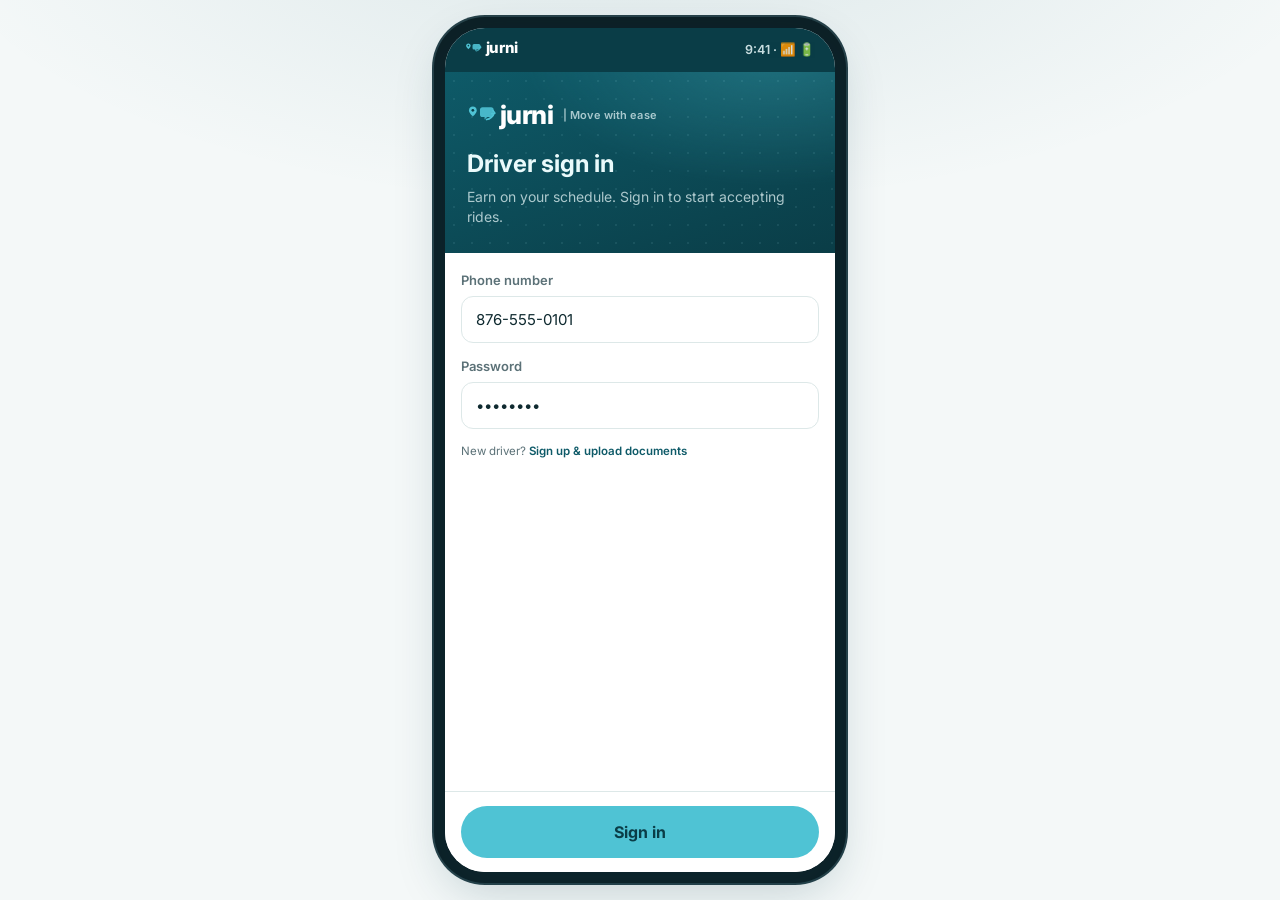
==== docs/driver.html @ d04a91a4 "Publish prototype via GitHub Pages: rename prototype/ -> docs/ Rename the prototype folder to docs/ " ====
<!doctype html>
<html lang="en">
<head>
  <meta charset="utf-8" />
  <meta name="viewport" content="width=device-width, initial-scale=1" />
  <title>Jurni — Driver</title>
  <link rel="preconnect" href="https://fonts.googleapis.com" />
  <link href="https://fonts.googleapis.com/css2?family=Inter:wght@400;500;600;700;800&display=swap" rel="stylesheet" />
  <link rel="stylesheet" href="css/tokens.css" />
  <link rel="stylesheet" href="css/base.css" />
  <link rel="stylesheet" href="css/phone.css" />
</head>
<body>
  <div class="stage">
    <div class="phone">
      <div class="statusbar">
        <span id="sb-brand"></span>
        <span class="sb-icons">9:41 · 📶 🔋</span>
      </div>

      <div class="screens">

        <!-- 1 ─ Login -->
        <section class="screen active" id="scr-login">
          <div class="phero map-texture">
            <div id="login-brand" style="margin-bottom:16px"></div>
            <h1>Driver sign in</h1>
            <p>Earn on your schedule. Sign in to start accepting rides.</p>
          </div>
          <div class="screen__body">
            <div class="field">
              <label>Phone number</label>
              <input class="input" type="tel" value="876-555-0101" />
            </div>
            <div class="field">
              <label>Password</label>
              <input class="input" type="password" value="••••••••" />
            </div>
            <p class="tiny muted">New driver? <a style="color:var(--teal);font-weight:600" data-goto="scr-docs">Sign up & upload documents</a></p>
          </div>
          <div class="screen__footer">
            <button class="btn btn--primary btn--block btn--lg" data-goto="scr-home">Sign in</button>
          </div>
        </section>

        <!-- 2 ─ Document upload -->
        <section class="screen" id="scr-docs">
          <div class="appbar">
            <button class="appbar__back" data-goto="scr-login">←</button>
            <span class="appbar__title">Get approved to drive</span>
          </div>
          <div class="screen__body">
            <p class="muted small" style="margin-bottom:14px">Upload your documents. A Jurni admin reviews and approves your account before you can go online.</p>

            <div class="upload-tile" data-doc style="margin-bottom:10px">
              <div class="ic">🪪</div>
              <div class="grow"><div class="bold small">Driver's licence</div><div class="tiny muted doc-status">No file chosen</div></div>
              <button class="btn btn--ghost btn--sm doc-btn">Upload</button>
            </div>
            <div class="upload-tile" data-doc style="margin-bottom:10px">
              <div class="ic">📄</div>
              <div class="grow"><div class="bold small">Vehicle registration</div><div class="tiny muted doc-status">No file chosen</div></div>
              <button class="btn btn--ghost btn--sm doc-btn">Upload</button>
            </div>
            <div class="upload-tile" data-doc>
              <div class="ic">🛡️</div>
              <div class="grow"><div class="bold small">Insurance</div><div class="tiny muted doc-status">No file chosen</div></div>
              <button class="btn btn--ghost btn--sm doc-btn">Upload</button>
            </div>

            <div class="card mt-md" id="approval-note" style="background:var(--mint);border-color:#cfe6e4">
              <div class="small"><strong>Status:</strong> <span id="docs-overall">Upload all 3 documents to submit.</span></div>
            </div>
          </div>
          <div class="screen__footer">
            <button class="btn btn--primary btn--block btn--lg" id="btn-submit-docs" disabled>Submit for approval</button>
          </div>
        </section>

        <!-- 3 ─ Pending approval -->
        <section class="screen" id="scr-pending">
          <div class="appbar">
            <span class="appbar__title">Application submitted</span>
          </div>
          <div class="screen__body center" style="display:flex;flex-direction:column;align-items:center;justify-content:center">
            <div style="font-size:54px">⏳</div>
            <h2 style="margin-top:12px">Your request is pending approval</h2>
            <p class="muted" style="margin-top:10px;max-width:300px">
              A Jurni admin is reviewing your licence, registration & insurance.
              You'll be notified once your account is approved — usually within 24 hours.
            </p>
            <div class="card mt-lg" style="width:100%;text-align:left;background:var(--mint);border-color:#cfe6e4">
              <div class="row">
                <span class="status-dot" style="background:var(--warn)"></span>
                <div class="small"><strong>Status:</strong> Pending review</div>
              </div>
            </div>
          </div>
          <div class="screen__footer">
            <button class="btn btn--primary btn--block" data-goto="scr-home">Continue (demo: approved)</button>
            <button class="btn btn--ghost btn--block" data-goto="scr-login" style="margin-top:8px">Back to sign in</button>
          </div>
        </section>

        <!-- 4 ─ Home (online toggle + requests) -->
        <section class="screen" id="scr-home">
          <div class="appbar">
            <span class="appbar__title">Driver</span>
            <span class="appbar__spacer"></span>
            <button class="btn btn--ghost btn--sm" data-goto="scr-earnings">Earnings</button>
          </div>
          <div class="screen__body">
            <div class="card">
              <div class="row row--between">
                <div class="row">
                  <span class="status-dot" id="online-dot"></span>
                  <div>
                    <div class="bold" id="online-label">You're offline</div>
                    <div class="tiny muted" id="online-sub">Go online to receive ride requests</div>
                  </div>
                </div>
                <label class="switch">
                  <input type="checkbox" id="online-toggle" />
                  <span class="track"></span>
                </label>
              </div>
            </div>

            <div class="row row--between mt-md" style="padding:0 2px">
              <span class="eyebrow">Nearby requests</span>
              <span class="pill pill--muted" id="req-count">0</span>
            </div>

            <div id="offline-empty" class="card center" style="margin-top:10px;padding:30px 16px">
              <div style="font-size:34px">😴</div>
              <p class="muted small mt-sm">You're offline. Flip the switch to see requests.</p>
            </div>

            <ul id="request-list" class="hidden" style="margin-top:4px"></ul>
          </div>
        </section>

        <!-- 4 ─ Request detail -->
        <section class="screen" id="scr-request">
          <div class="appbar">
            <button class="appbar__back" data-goto="scr-home">←</button>
            <span class="appbar__title">Ride request</span>
          </div>
          <div class="screen__body">
            <div class="card">
              <div class="row">
                <div class="avatar" id="rq-avatar" style="background:var(--mint);color:var(--teal-700)">A</div>
                <div class="grow">
                  <div class="bold" id="rq-rider">Rider</div>
                  <div class="small muted" id="rq-rating"></div>
                </div>
                <a class="btn btn--ghost btn--sm" id="rq-note-pill" style="pointer-events:none">Note</a>
              </div>
              <div class="route-select mt-md">
                <div class="route-pin"><span class="dot"></span><div class="bold" id="rq-from">—</div></div>
                <div class="route-line"></div>
                <div class="route-pin"><span class="dot dest"></span><div class="bold" id="rq-to">—</div></div>
              </div>
            </div>

            <div class="fare-line mt-md">
              <span class="muted">Recommended fare</span>
              <span class="amount" id="rq-fare">—</span>
            </div>
            <div class="row row--between mt-sm">
              <span class="muted small">Rider note</span>
              <span class="small" id="rq-note">—</span>
            </div>

            <div class="field mt-md">
              <label>Counter offer (optional)</label>
              <input class="input" id="rq-counter" type="number" inputmode="numeric" placeholder="Propose a different fare" />
            </div>
          </div>
          <div class="screen__footer">
            <div style="display:flex;gap:10px">
              <button class="btn btn--ghost" style="flex:1" id="btn-counter">Counter</button>
              <button class="btn btn--primary" style="flex:2" id="btn-accept">Accept ride</button>
            </div>
          </div>
        </section>

        <!-- 5 ─ En route to pickup -->
        <section class="screen" id="scr-enroute">
          <div class="appbar">
            <span class="appbar__title">Heading to pickup</span>
            <span class="appbar__spacer"></span>
            <span class="pill pill--ok">Accepted</span>
          </div>
          <div class="screen__body">
            <div class="driver-card">
              <div class="row">
                <div class="avatar" id="er-avatar" style="background:var(--aqua);color:var(--teal-deep)">A</div>
                <div class="grow">
                  <div class="bold" id="er-rider">Rider</div>
                  <div class="small muted" id="er-route">—</div>
                </div>
                <a class="btn btn--primary btn--sm" id="er-call" href="tel:0">📞 Call</a>
              </div>
              <div class="distance-panel mt-md">
                <div class="distance-bar"><span id="er-fill"></span></div>
                <div class="labels">
                  <span id="er-state">Driving to pickup</span>
                  <span class="bold" id="er-away">~2.5 km away</span>
                </div>
              </div>
            </div>

            <div class="card mt-md">
              <div class="row row--between">
                <div class="row">
                  <span>📡</span>
                  <div>
                    <div class="bold small">Share my GPS position</div>
                    <div class="tiny muted">So the rider can see you approach</div>
                  </div>
                </div>
                <label class="switch">
                  <input type="checkbox" id="gps-toggle" checked />
                  <span class="track"></span>
                </label>
              </div>
            </div>

            <div class="small muted mt-md" style="padding:0 2px 6px">Navigate to pickup</div>
            <div class="nav-apps">
              <button class="nav-app" data-nav="Waze" data-nav-to="pickup"><span class="ic">🧭</span><span>Open in Waze</span></button>
              <button class="nav-app" data-nav="Google Maps" data-nav-to="pickup"><span class="ic">🗺️</span><span>Open in Maps</span></button>
            </div>

            <div class="card mt-md">
              <div class="row row--between"><span class="muted small">Agreed fare</span><span class="amount" id="er-fare">—</span></div>
              <div class="row row--between mt-sm"><span class="muted small">Payment</span><span class="pill pill--muted">💵 Collect cash</span></div>
            </div>
          </div>
          <div class="screen__footer">
            <div style="display:flex;gap:10px">
              <button class="sos-btn" style="flex:1" data-modal-open="sos-modal">🛡️ SOS</button>
              <button class="btn btn--primary" style="flex:2" id="btn-start-trip" disabled>Arrived — start trip</button>
            </div>
          </div>
        </section>

        <!-- 6 ─ In trip -->
        <section class="screen" id="scr-intrip">
          <div class="appbar">
            <span class="appbar__title">Trip in progress</span>
            <span class="appbar__spacer"></span>
            <span class="pill pill--ok">On trip</span>
          </div>
          <div class="screen__body">
            <div class="driver-card">
              <div class="row">
                <div class="avatar" id="it-avatar" style="background:var(--aqua);color:var(--teal-deep)">A</div>
                <div class="grow">
                  <div class="bold" id="it-dest">To destination</div>
                  <div class="small muted" id="it-rider-sub">—</div>
                </div>
              </div>
              <div class="distance-panel mt-md">
                <div class="distance-bar"><span id="it-fill"></span></div>
                <div class="labels">
                  <span id="it-state">Driving to destination</span>
                  <span class="bold" id="it-away">~5.0 km</span>
                </div>
              </div>
            </div>

            <div class="small muted mt-md" style="padding:0 2px 6px">Navigate to destination</div>
            <div class="nav-apps">
              <button class="nav-app" data-nav="Waze" data-nav-to="destination"><span class="ic">🧭</span><span>Open in Waze</span></button>
              <button class="nav-app" data-nav="Google Maps" data-nav-to="destination"><span class="ic">🗺️</span><span>Open in Maps</span></button>
            </div>

            <div class="card mt-md">
              <div class="row row--between"><span class="muted small">Route</span><span class="small bold" id="it-route">—</span></div>
              <div class="row row--between mt-sm"><span class="muted small">Rider</span><span class="bold" id="it-rider">—</span></div>
              <div class="row row--between mt-sm"><span class="muted small">Collect (cash)</span><span class="amount" id="it-fare">—</span></div>
            </div>
          </div>
          <div class="screen__footer">
            <div style="display:flex;gap:10px">
              <button class="sos-btn" style="flex:1" data-modal-open="sos-modal">🛡️ SOS</button>
              <button class="btn btn--ok" style="flex:2" id="btn-complete">Complete trip</button>
            </div>
          </div>
        </section>

        <!-- 7 ─ Rate rider -->
        <section class="screen" id="scr-rate">
          <div class="appbar"><span class="appbar__title">Trip complete</span></div>
          <div class="screen__body">
            <div class="center" style="padding:10px 0">
              <div style="font-size:46px">✅</div>
              <h2 style="margin-top:8px">Nice trip!</h2>
              <p class="muted small">You collected <span class="bold" id="rate-collected">—</span> in cash.</p>
            </div>
            <div class="card mt-md center">
              <div class="bold" style="margin-bottom:10px">Rate your rider</div>
              <div id="rate-rider" style="justify-content:center;display:flex"></div>
            </div>
          </div>
          <div class="screen__footer">
            <button class="btn btn--primary btn--block btn--lg" id="btn-finish-trip">Submit & go online</button>
          </div>
        </section>

        <!-- 8 ─ Earnings -->
        <section class="screen" id="scr-earnings">
          <div class="appbar">
            <button class="appbar__back" data-goto="scr-home">←</button>
            <span class="appbar__title">Earnings</span>
          </div>
          <div class="screen__body">
            <div class="driver-card center">
              <div class="small muted">Today's earnings</div>
              <div style="font-size:38px;font-weight:800;letter-spacing:-.02em" id="earn-total">JMD 0</div>
              <div class="small muted"><span id="earn-count">0</span> trips · cash</div>
            </div>
            <div class="eyebrow mt-md" style="display:block;padding:0 2px">Completed trips</div>
            <ul id="earn-list" style="margin-top:6px"></ul>
          </div>
        </section>

      </div><!-- /screens -->

      <!-- SOS modal -->
      <div class="modal" id="sos-modal">
        <div class="modal__sheet">
          <div class="modal__grip"></div>
          <h2 style="margin-bottom:4px">Emergency / SOS</h2>
          <p class="muted small" style="margin-bottom:16px">Choose an action. Your location is captured when you tap.</p>

          <a class="card row" href="tel:911" style="margin-bottom:10px;text-decoration:none">
            <div class="avatar" style="background:var(--danger)">📞</div>
            <div class="grow"><div class="bold">Call 911</div><div class="tiny muted">Dial Jamaica emergency services now.</div></div>
            <span style="color:var(--muted)">›</span>
          </a>
          <button class="card row" id="sos-alert" style="width:100%;text-align:left;border:1px solid var(--border);background:var(--card);margin-bottom:10px">
            <div class="avatar" style="background:var(--warn)">🚨</div>
            <div class="grow"><div class="bold">Alert Jurni admin</div><div class="tiny muted">Send your identity, trip details & GPS.</div></div>
            <span style="color:var(--muted)">›</span>
          </button>
          <button class="card row" id="sos-report" style="width:100%;text-align:left;border:1px solid var(--border);background:var(--card);margin-bottom:10px">
            <div class="avatar" style="background:var(--teal)">⚠️</div>
            <div class="grow"><div class="bold">Report activity</div><div class="tiny muted">Flag an unsafe or suspicious rider.</div></div>
            <span style="color:var(--muted)">›</span>
          </button>
          <div id="report-box" class="hidden" style="margin:4px 0 10px">
            <div class="field" style="margin-bottom:8px">
              <label>What happened?</label>
              <textarea class="textarea" id="report-note" placeholder="Describe the issue…"></textarea>
            </div>
            <button class="btn btn--danger btn--block" id="sos-report-send">Send report to admin</button>
          </div>
          <button class="btn btn--ghost btn--block" data-modal-close="sos-modal">Cancel</button>
        </div>
      </div>

    </div><!-- /phone -->
  </div>

  <script src="js/data.js"></script>
  <script src="js/ui.js"></script>
  <script src="js/driver.js"></script>
</body>
</html>
---- docs/css/tokens.css ----
/* ------------------------------------------------------------------
   Jurni — design tokens
   Brand derived from the client's WhatsApp assets:
   deep teal / petrol with aqua-cyan accents, pale-mint cards.
   ------------------------------------------------------------------ */

:root {
  /* Brand — teal / petrol */
  --teal-deep: #0a3d47;
  --teal:      #0e5a68;
  --teal-700:  #12616e;
  --teal-600:  #166a79;

  /* Accent — aqua / cyan */
  --aqua:        #4fc3d4;
  --aqua-bright: #5fd0dd;
  --aqua-soft:   #9fe0e8;

  /* Surfaces */
  --mint:   #e8f4f3;
  --bg:     #f4f8f8;
  --card:   #ffffff;
  --border: #dde8e8;
  --white:  #ffffff;

  /* Text */
  --ink:       #0f2a30;
  --muted:     #5b7177;
  --on-teal:   #eafafb;
  --on-teal-dim: rgba(234, 250, 251, 0.72);

  /* Status */
  --danger:  #e5484d;
  --danger-dark: #c23438;
  --warn:    #f5a623;
  --ok:      #2bb673;
  --ok-soft: #d8f3e6;

  /* Radius */
  --r-sm: 8px;
  --r-md: 12px;
  --r-lg: 16px;
  --r-xl: 22px;
  --r-pill: 999px;

  /* Shadow */
  --shadow-sm: 0 1px 2px rgba(10, 61, 71, 0.06), 0 1px 3px rgba(10, 61, 71, 0.08);
  --shadow-md: 0 4px 14px rgba(10, 61, 71, 0.10);
  --shadow-lg: 0 18px 50px rgba(10, 61, 71, 0.22);

  /* Type */
  --font-sans: "Inter", -apple-system, BlinkMacSystemFont, "Segoe UI", Roboto,
    Helvetica, Arial, sans-serif;

  /* Spacing step */
  --space: 16px;

  /* Phone frame */
  --phone-w: 390px;
  --phone-h: 844px;
}

/* Subtle dotted "world map" texture used on dark teal panels */
.map-texture {
  position: relative;
  isolation: isolate;
}
.map-texture::before {
  content: "";
  position: absolute;
  inset: 0;
  z-index: -1;
  background-image: radial-gradient(
    rgba(159, 224, 232, 0.16) 1.1px,
    transparent 1.2px
  );
  background-size: 18px 18px;
  opacity: 0.6;
  pointer-events: none;
}
---- docs/css/base.css ----
/* ------------------------------------------------------------------
   Jurni — base reset + shared components
   ------------------------------------------------------------------ */

*,
*::before,
*::after { box-sizing: border-box; }

html { -webkit-text-size-adjust: 100%; }

body {
  margin: 0;
  font-family: var(--font-sans);
  color: var(--ink);
  background: var(--bg);
  line-height: 1.45;
  -webkit-font-smoothing: antialiased;
}

h1, h2, h3, h4 { margin: 0; line-height: 1.2; font-weight: 700; }
p { margin: 0; }
a { color: inherit; text-decoration: none; }
button { font-family: inherit; cursor: pointer; }
img { max-width: 100%; display: block; }
ul { margin: 0; padding: 0; list-style: none; }

/* ---------- Logo / wordmark ---------- */
.logo {
  display: inline-flex;
  align-items: center;
  gap: 2px;
  font-weight: 800;
  letter-spacing: -0.02em;
  line-height: 1;
  user-select: none;
}
.logo svg { display: block; }

/* ---------- Buttons ---------- */
.btn {
  display: inline-flex;
  align-items: center;
  justify-content: center;
  gap: 8px;
  border: 0;
  border-radius: var(--r-pill);
  padding: 13px 20px;
  font-size: 15px;
  font-weight: 700;
  background: var(--aqua);
  color: var(--teal-deep);
  transition: filter 0.15s ease, transform 0.05s ease, background 0.15s ease;
  text-align: center;
}
.btn:hover { filter: brightness(1.05); }
.btn:active { transform: translateY(1px); }
.btn:disabled { opacity: 0.5; cursor: not-allowed; }
.btn--block { width: 100%; }
.btn--lg { padding: 16px 22px; font-size: 16px; }
.btn--sm { padding: 9px 14px; font-size: 13px; }

.btn--primary { background: var(--aqua); color: var(--teal-deep); }
.btn--teal { background: var(--teal); color: var(--on-teal); }
.btn--ghost {
  background: transparent;
  color: var(--teal);
  border: 1.5px solid var(--border);
}
.btn--ghost-teal {
  background: transparent;
  color: var(--on-teal);
  border: 1.5px solid rgba(234, 250, 251, 0.4);
}
.btn--danger { background: var(--danger); color: #fff; }
.btn--danger:hover { background: var(--danger-dark); filter: none; }
.btn--ok { background: var(--ok); color: #fff; }

/* ---------- Cards ---------- */
.card {
  background: var(--card);
  border: 1px solid var(--border);
  border-radius: var(--r-lg);
  padding: 16px;
  box-shadow: var(--shadow-sm);
}

/* ---------- Pills / tags ---------- */
.pill {
  display: inline-flex;
  align-items: center;
  gap: 6px;
  padding: 5px 11px;
  border-radius: var(--r-pill);
  font-size: 12px;
  font-weight: 600;
  background: var(--mint);
  color: var(--teal-700);
  white-space: nowrap;
}
.pill--teal { background: rgba(234, 250, 251, 0.14); color: var(--on-teal); }
.pill--ok { background: var(--ok-soft); color: #1b7a52; }
.pill--warn { background: #fdf0d6; color: #946200; }
.pill--danger { background: #fde3e4; color: var(--danger-dark); }
.pill--muted { background: #eef3f3; color: var(--muted); }

/* ---------- Section label ---------- */
.eyebrow {
  font-size: 11px;
  font-weight: 700;
  letter-spacing: 0.14em;
  text-transform: uppercase;
  color: var(--aqua);
}

/* ---------- Forms ---------- */
.field { margin-bottom: 14px; }
.field > label {
  display: block;
  font-size: 13px;
  font-weight: 600;
  color: var(--muted);
  margin-bottom: 6px;
}
.input,
.select,
.textarea {
  width: 100%;
  border: 1.5px solid var(--border);
  border-radius: var(--r-md);
  padding: 13px 14px;
  font-size: 15px;
  font-family: inherit;
  color: var(--ink);
  background: var(--white);
  transition: border-color 0.15s ease, box-shadow 0.15s ease;
}
.input:focus,
.select:focus,
.textarea:focus {
  outline: none;
  border-color: var(--aqua);
  box-shadow: 0 0 0 3px rgba(79, 195, 212, 0.2);
}
.textarea { resize: vertical; min-height: 84px; }
.select {
  appearance: none;
  background-image: url("data:image/svg+xml,%3Csvg xmlns='http://www.w3.org/2000/svg' width='16' height='16' viewBox='0 0 24 24' fill='none' stroke='%235b7177' stroke-width='2.5' stroke-linecap='round' stroke-linejoin='round'%3E%3Cpolyline points='6 9 12 15 18 9'/%3E%3C/svg%3E");
  background-repeat: no-repeat;
  background-position: right 14px center;
  padding-right: 40px;
}

/* ---------- Stars ---------- */
.stars { display: inline-flex; gap: 2px; color: var(--warn); font-size: 15px; }
.stars--input { cursor: pointer; font-size: 34px; gap: 6px; }
.stars--input .star { color: #d7e3e3; transition: color 0.1s ease; }
.stars--input .star.on { color: var(--warn); }

/* ---------- Distance bar ---------- */
.distance-bar {
  height: 12px;
  border-radius: var(--r-pill);
  background: var(--track, #dbe9ea);
  overflow: hidden;
}
.distance-bar > span {
  display: block;
  height: 100%;
  width: 0%;
  border-radius: var(--r-pill);
  background: linear-gradient(90deg, var(--teal) 0%, var(--aqua) 100%);
  transition: width 0.6s linear;
}

/* ---------- Status dot ---------- */
.status-dot {
  display: inline-block;
  width: 9px;
  height: 9px;
  border-radius: 50%;
  background: #c3cfcf;
}
.status-dot.on { background: var(--ok); box-shadow: 0 0 0 3px rgba(43, 182, 115, 0.2); }

/* ---------- Avatar ---------- */
.avatar {
  flex: none;
  display: grid;
  place-items: center;
  width: 46px;
  height: 46px;
  border-radius: 50%;
  background: var(--teal);
  color: #fff;
  font-weight: 700;
  font-size: 17px;
}

/* ---------- Modal ---------- */
.modal {
  position: fixed;
  inset: 0;
  z-index: 100;
  display: none;
  align-items: flex-end;
  justify-content: center;
  background: rgba(10, 32, 37, 0.55);
  padding: 0;
}
.modal.open { display: flex; }
.modal__sheet {
  width: 100%;
  max-width: 440px;
  background: var(--white);
  border-radius: 22px 22px 0 0;
  padding: 20px 20px calc(20px + env(safe-area-inset-bottom));
  box-shadow: var(--shadow-lg);
  animation: sheet-up 0.22s ease;
}
@keyframes sheet-up { from { transform: translateY(14px); opacity: 0.6; } to { transform: none; opacity: 1; } }
.modal__grip {
  width: 40px; height: 4px; border-radius: 99px;
  background: #d7e3e3; margin: 0 auto 14px;
}

/* ---------- Toast ---------- */
.toast-wrap {
  position: fixed;
  left: 50%;
  bottom: 28px;
  transform: translateX(-50%);
  z-index: 200;
  display: flex;
  flex-direction: column;
  gap: 8px;
  align-items: center;
  pointer-events: none;
  width: max-content;
  max-width: 90vw;
}
.toast {
  background: var(--teal-deep);
  color: #fff;
  padding: 11px 18px;
  border-radius: var(--r-pill);
  font-size: 13.5px;
  font-weight: 600;
  box-shadow: var(--shadow-md);
  animation: toast-in 0.2s ease;
}
.toast--ok { background: #157a52; }
.toast--danger { background: var(--danger-dark); }
@keyframes toast-in { from { transform: translateY(8px); opacity: 0; } to { transform: none; opacity: 1; } }

/* ---------- Helpers ---------- */
.row { display: flex; align-items: center; gap: 12px; }
.row--between { justify-content: space-between; }
.col { display: flex; flex-direction: column; }
.gap-sm { gap: 8px; }
.gap-md { gap: 14px; }
.mt-sm { margin-top: 8px; }
.mt-md { margin-top: 16px; }
.mt-lg { margin-top: 24px; }
.muted { color: var(--muted); }
.small { font-size: 13px; }
.tiny { font-size: 11.5px; }
.center { text-align: center; }
.bold { font-weight: 700; }
.grow { flex: 1; }
.hidden { display: none !important; }
.nowrap { white-space: nowrap; }
.amount { font-weight: 800; letter-spacing: -0.01em; }
---- docs/css/phone.css ----
/* ------------------------------------------------------------------
   Jurni — phone-frame shell + mobile screens (rider / driver)
   ------------------------------------------------------------------ */

.stage {
  min-height: 100vh;
  display: grid;
  place-items: center;
  padding: 24px 12px;
  background:
    radial-gradient(1200px 500px at 50% -10%, rgba(14, 90, 104, 0.10), transparent 60%),
    var(--bg);
}

/* Device frame — a phone on desktop; full-bleed on small screens */
.phone {
  position: relative;
  width: var(--phone-w);
  height: var(--phone-h);
  max-height: calc(100vh - 48px);
  background: var(--white);
  border-radius: 40px;
  box-shadow: var(--shadow-lg), 0 0 0 11px #0d2026, 0 0 0 13px #27424a;
  overflow: hidden;
  display: flex;
  flex-direction: column;
}

/* Status bar (brand mini-header) */
.statusbar {
  flex: none;
  height: 44px;
  background: var(--teal-deep);
  color: var(--on-teal);
  display: flex;
  align-items: center;
  justify-content: space-between;
  padding: 0 20px;
  font-size: 12.5px;
  font-weight: 600;
}
.statusbar .sb-icons { display: flex; gap: 6px; align-items: center; opacity: 0.85; }

/* App top bar (per-screen header) */
.appbar {
  flex: none;
  display: flex;
  align-items: center;
  gap: 10px;
  padding: 12px 16px;
  min-height: 54px;
  background: var(--white);
  border-bottom: 1px solid var(--border);
}
.appbar__back {
  flex: none;
  width: 34px; height: 34px;
  display: grid; place-items: center;
  border-radius: 50%;
  border: 0; background: var(--mint);
  color: var(--teal-700);
}
.appbar__title { font-size: 16px; font-weight: 700; }
.appbar__spacer { flex: 1; }

/* Scrollable screen body */
.screens { position: relative; flex: 1; overflow: hidden; }
.screen {
  position: absolute;
  inset: 0;
  overflow: hidden;
  display: none;
  flex-direction: column;
}
.screen.active { display: flex; }
.screen__body {
  padding: 18px 16px 28px;
  flex: 1;
  overflow-y: auto;
  -webkit-overflow-scrolling: touch;
}
.screen__footer {
  flex: none;
  padding: 14px 16px calc(14px + env(safe-area-inset-bottom));
  border-top: 1px solid var(--border);
  background: var(--white);
}

/* Hero header used on auth / splash screens */
.phero {
  background:
    radial-gradient(420px 220px at 85% -10%, rgba(79, 195, 212, 0.28), transparent 60%),
    linear-gradient(160deg, var(--teal) 0%, var(--teal-deep) 100%);
  color: var(--on-teal);
  padding: 30px 22px 26px;
}
.phero h1 { font-size: 24px; margin-bottom: 8px; }
.phero p { color: var(--on-teal-dim); font-size: 14px; }

/* OTP boxes */
.otp { display: flex; gap: 10px; justify-content: center; }
.otp input {
  width: 54px; height: 62px;
  text-align: center;
  font-size: 26px; font-weight: 700;
  border: 1.5px solid var(--border);
  border-radius: var(--r-md);
  color: var(--ink);
}
.otp input:focus { outline: none; border-color: var(--aqua); box-shadow: 0 0 0 3px rgba(79,195,212,0.2); }

/* Typeahead ("text drop") */
.ta { position: relative; }
.ta__menu {
  position: absolute;
  left: 0; right: 0; top: calc(100% + 4px);
  z-index: 30;
  margin: 0;
  background: #fff;
  border: 1px solid var(--border);
  border-radius: var(--r-md);
  box-shadow: var(--shadow-md);
  max-height: 232px;
  overflow-y: auto;
  padding: 4px;
}
.ta__opt {
  display: flex; align-items: center; justify-content: space-between; gap: 10px;
  padding: 10px 12px;
  border-radius: 8px;
  cursor: pointer;
  font-size: 14.5px;
}
.ta__opt:hover, .ta__opt.active { background: var(--mint); }
.ta__zone {
  flex: none;
  font-size: 11px;
  color: var(--muted);
  background: #eef3f3;
  padding: 2px 8px;
  border-radius: var(--r-pill);
  white-space: nowrap;
}

/* Zone select row with arrow */
.route-select { display: flex; flex-direction: column; gap: 10px; }
.route-pin {
  display: flex; align-items: center; gap: 10px;
}
.route-pin .dot {
  flex: none; width: 10px; height: 10px; border-radius: 50%;
  border: 2.5px solid var(--teal);
}
.route-pin .dot.dest { border-color: var(--aqua); background: var(--aqua); }
.route-pin .select { flex: 1; }
.route-line { margin-left: 4px; width: 2px; height: 14px; background: var(--border); }

/* Driver card */
.driver-card {
  background: linear-gradient(160deg, #0f6273 0%, var(--teal-deep) 100%);
  color: var(--on-teal);
  border-radius: var(--r-lg);
  padding: 16px;
}
.driver-card .avatar { background: var(--aqua); color: var(--teal-deep); }
.driver-card .muted { color: var(--on-teal-dim); }

/* Distance panel */
.distance-panel .labels {
  display: flex; justify-content: space-between;
  font-size: 13px; margin-top: 10px;
}

/* Fare line */
.fare-line {
  display: flex; align-items: baseline; justify-content: space-between;
  padding: 14px 0; border-bottom: 1px dashed var(--border);
}
.fare-big { font-size: 34px; font-weight: 800; letter-spacing: -0.02em; color: var(--ink); }

/* List items (requests, history) */
.litem {
  display: flex; align-items: center; gap: 12px;
  padding: 14px 0; border-bottom: 1px solid var(--border);
}
.litem:last-child { border-bottom: 0; }
.litem__main { flex: 1; min-width: 0; }
.litem__title { font-weight: 700; font-size: 14.5px; }
.litem__sub { font-size: 12.5px; color: var(--muted); }

/* Big SOS button */
.sos-btn {
  width: 100%;
  border: 0;
  border-radius: var(--r-md);
  background: var(--danger);
  color: #fff;
  font-weight: 800;
  font-size: 15px;
  padding: 14px;
  display: flex; align-items: center; justify-content: center; gap: 8px;
  box-shadow: 0 6px 18px rgba(229, 72, 77, 0.35);
}
.sos-btn:hover { background: var(--danger-dark); }
.sos-fab {
  position: absolute;
  right: 14px; bottom: 14px;
  z-index: 40;
  width: 58px; height: 58px; border-radius: 50%;
  background: var(--danger); color: #fff;
  border: 3px solid #fff;
  font-weight: 800; font-size: 13px;
  box-shadow: 0 8px 22px rgba(229, 72, 77, 0.45);
  display: grid; place-items: center;
}

/* Toggle switch */
.switch { position: relative; display: inline-block; width: 52px; height: 30px; }
.switch input { opacity: 0; width: 0; height: 0; }
.switch .track {
  position: absolute; inset: 0; border-radius: 99px;
  background: #cdd9d9; transition: background 0.18s ease;
}
.switch .track::before {
  content: ""; position: absolute; left: 3px; top: 3px;
  width: 24px; height: 24px; border-radius: 50%;
  background: #fff; transition: transform 0.18s ease;
  box-shadow: var(--shadow-sm);
}
.switch input:checked + .track { background: var(--ok); }
.switch input:checked + .track::before { transform: translateX(22px); }

/* Navigation hand-off buttons (Waze / Google Maps) — non-functional in prototype */
.nav-apps { display: flex; gap: 10px; }
.nav-app {
  flex: 1;
  display: flex; align-items: center; justify-content: center; gap: 8px;
  padding: 12px;
  border-radius: var(--r-md);
  border: 1.5px solid var(--border);
  background: #fff;
  font-weight: 700;
  font-size: 13.5px;
  color: var(--teal-700);
}
.nav-app:hover { background: var(--mint); }
.nav-app .ic { font-size: 17px; line-height: 1; }
.nav-app[data-nav="Waze"] { color: #1a74b8; }
.nav-app[data-nav="Google Maps"] { color: #1a73e8; }

/* Upload tile (verification docs) */
.upload-tile {
  border: 1.5px dashed var(--border);
  border-radius: var(--r-md);
  padding: 16px;
  display: flex; align-items: center; gap: 12px;
  background: #fbfdfd;
}
.upload-tile.done { border-style: solid; border-color: #bfe6d3; background: var(--ok-soft); }
.upload-tile .ic {
  flex: none; width: 40px; height: 40px; border-radius: var(--r-sm);
  display: grid; place-items: center; background: var(--mint); color: var(--teal-700);
}

/* Searching spinner */
.radar {
  width: 96px; height: 96px; margin: 8px auto;
  border-radius: 50%;
  border: 3px solid var(--mint);
  border-top-color: var(--aqua);
  animation: spin 0.9s linear infinite;
}
@keyframes spin { to { transform: rotate(360deg); } }

/* Small screens: let the phone fill the viewport */
@media (max-width: 460px) {
  .stage { padding: 0; }
  .phone {
    width: 100%;
    height: 100vh;
    height: 100dvh;
    max-height: none;
    border-radius: 0;
    box-shadow: none;
  }
}
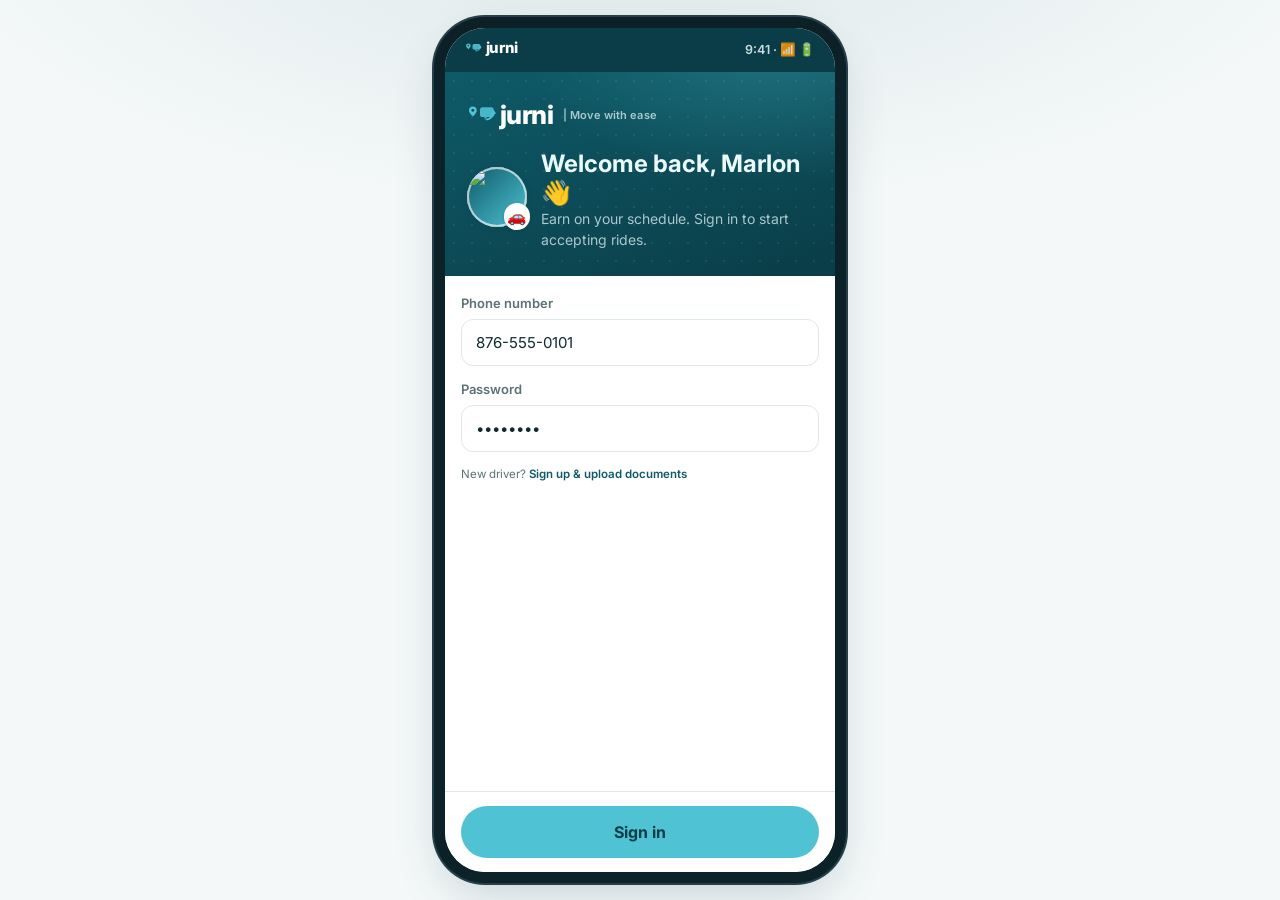
==== commit 825ff638: "Add rider auth, safety onboarding, profile & driver police-record checks Rider: - Welcome screen wit" ====
--- a/docs/driver.html
+++ b/docs/driver.html
@@ -24,8 +24,13 @@
         <section class="screen active" id="scr-login">
           <div class="phero map-texture">
             <div id="login-brand" style="margin-bottom:16px"></div>
-            <h1>Driver sign in</h1>
-            <p>Earn on your schedule. Sign in to start accepting rides.</p>
+            <div class="welcome-row">
+              <span id="login-ava"></span>
+              <div>
+                <h1>Welcome back, Marlon 👋</h1>
+                <p>Earn on your schedule. Sign in to start accepting rides.</p>
+              </div>
+            </div>
           </div>
           <div class="screen__body">
             <div class="field">
@@ -62,14 +67,20 @@
               <div class="grow"><div class="bold small">Vehicle registration</div><div class="tiny muted doc-status">No file chosen</div></div>
               <button class="btn btn--ghost btn--sm doc-btn">Upload</button>
             </div>
-            <div class="upload-tile" data-doc>
+            <div class="upload-tile" data-doc style="margin-bottom:10px">
               <div class="ic">🛡️</div>
               <div class="grow"><div class="bold small">Insurance</div><div class="tiny muted doc-status">No file chosen</div></div>
               <button class="btn btn--ghost btn--sm doc-btn">Upload</button>
             </div>
+            <div class="upload-tile" data-doc>
+              <div class="ic">👮</div>
+              <div class="grow"><div class="bold small">Police record</div><div class="tiny muted doc-status">No file chosen</div></div>
+              <button class="btn btn--ghost btn--sm doc-btn">Upload</button>
+            </div>
 
             <div class="card mt-md" id="approval-note" style="background:var(--mint);border-color:#cfe6e4">
-              <div class="small"><strong>Status:</strong> <span id="docs-overall">Upload all 3 documents to submit.</span></div>
+              <div class="small"><strong>Status:</strong> <span id="docs-overall">Upload all 4 documents to submit.</span></div>
+              <div class="tiny muted" style="margin-top:6px">🛡️ Your police record is checked so riders know every Jurni driver is background-verified before carrying passengers.</div>
             </div>
           </div>
           <div class="screen__footer">
@@ -86,7 +97,7 @@
             <div style="font-size:54px">⏳</div>
             <h2 style="margin-top:12px">Your request is pending approval</h2>
             <p class="muted" style="margin-top:10px;max-width:300px">
-              A Jurni admin is reviewing your licence, registration & insurance.
+              A Jurni admin is reviewing your licence, registration, insurance & police record.
               You'll be notified once your account is approved — usually within 24 hours.
             </p>
             <div class="card mt-lg" style="width:100%;text-align:left;background:var(--mint);border-color:#cfe6e4">
@@ -110,6 +121,14 @@
             <button class="btn btn--ghost btn--sm" data-goto="scr-earnings">Earnings</button>
           </div>
           <div class="screen__body">
+            <div class="profile-chip">
+              <span id="home-ava"></span>
+              <div class="grow">
+                <div class="bold">Marlon 👋</div>
+                <div class="tiny muted">⭐ 4.8 · Toyota Axio · 1234 AB</div>
+              </div>
+              <span class="pill pill--ok">Approved ✓</span>
+            </div>
             <div class="card">
               <div class="row row--between">
                 <div class="row">
@@ -149,7 +168,7 @@
           <div class="screen__body">
             <div class="card">
               <div class="row">
-                <div class="avatar" id="rq-avatar" style="background:var(--mint);color:var(--teal-700)">A</div>
+                <span id="rq-avatar"></span>
                 <div class="grow">
                   <div class="bold" id="rq-rider">Rider</div>
                   <div class="small muted" id="rq-rating"></div>
@@ -195,7 +214,7 @@
           <div class="screen__body">
             <div class="driver-card">
               <div class="row">
-                <div class="avatar" id="er-avatar" style="background:var(--aqua);color:var(--teal-deep)">A</div>
+                <span id="er-avatar"></span>
                 <div class="grow">
                   <div class="bold" id="er-rider">Rider</div>
                   <div class="small muted" id="er-route">—</div>
@@ -256,7 +275,7 @@
           <div class="screen__body">
             <div class="driver-card">
               <div class="row">
-                <div class="avatar" id="it-avatar" style="background:var(--aqua);color:var(--teal-deep)">A</div>
+                <span id="it-avatar"></span>
                 <div class="grow">
                   <div class="bold" id="it-dest">To destination</div>
                   <div class="small muted" id="it-rider-sub">—</div>
@@ -301,6 +320,7 @@
               <p class="muted small">You collected <span class="bold" id="rate-collected">—</span> in cash.</p>
             </div>
             <div class="card mt-md center">
+              <div class="rate-who" id="rate-rider-who"></div>
               <div class="bold" style="margin-bottom:10px">Rate your rider</div>
               <div id="rate-rider" style="justify-content:center;display:flex"></div>
             </div>
@@ -314,16 +334,70 @@
         <section class="screen" id="scr-earnings">
           <div class="appbar">
             <button class="appbar__back" data-goto="scr-home">←</button>
-            <span class="appbar__title">Earnings</span>
-          </div>
-          <div class="screen__body">
-            <div class="driver-card center">
-              <div class="small muted">Today's earnings</div>
-              <div style="font-size:38px;font-weight:800;letter-spacing:-.02em" id="earn-total">JMD 0</div>
-              <div class="small muted"><span id="earn-count">0</span> trips · cash</div>
-            </div>
-            <div class="eyebrow mt-md" style="display:block;padding:0 2px">Completed trips</div>
+            <span class="appbar__title">💰 Earnings</span>
+          </div>
+          <div class="screen__body">
+
+            <!-- Hero -->
+            <div class="earn-hero map-texture">
+              <div class="earn-hero__top">
+                <span class="earn-hero__emoji">💰</span>
+                <div class="grow">
+                  <div class="earn-hero__label">Today's earnings</div>
+                  <div class="earn-hero__total" id="earn-total">JMD 0</div>
+                </div>
+                <span class="trend-chip" id="earn-trend">▲ 12%</span>
+              </div>
+              <div class="earn-quick">
+                <div class="earn-quick__item"><span class="e">🚗</span><b id="earn-count">0</b><small>trips</small></div>
+                <div class="earn-quick__item"><span class="e">⏱️</span><b id="earn-hours">5.5h</b><small>online</small></div>
+                <div class="earn-quick__item"><span class="e">⭐</span><b id="earn-rating">4.8</b><small>rating</small></div>
+                <div class="earn-quick__item"><span class="e">🎁</span><b id="earn-tips">JMD 0</b><small>tips</small></div>
+              </div>
+            </div>
+
+            <!-- Daily goal -->
+            <div class="card mt-md goal-card">
+              <div class="row row--between">
+                <div class="bold">🎯 Daily goal</div>
+                <div class="small muted"><span id="goal-have">JMD 0</span> / <span id="goal-target">JMD 6,000</span></div>
+              </div>
+              <div class="goal-bar mt-sm"><span id="goal-fill"></span></div>
+              <div class="small mt-sm" id="goal-msg">Keep going — you've got this! 💪</div>
+            </div>
+
+            <!-- Achievements -->
+            <div class="badge-row mt-md">
+              <div class="achv"><span class="achv__e">🔥</span><div><b>5-day</b><small>streak</small></div></div>
+              <div class="achv"><span class="achv__e">🏆</span><div><b>Top 10%</b><small>this week</small></div></div>
+              <div class="achv"><span class="achv__e">⚡</span><div><b>Fast</b><small>accepter</small></div></div>
+            </div>
+
+            <!-- Weekly chart -->
+            <div class="card mt-md">
+              <div class="row row--between">
+                <div class="bold">📊 This week</div>
+                <div class="small muted">Total <b id="week-total">JMD 0</b></div>
+              </div>
+              <div class="week-chart" id="week-chart"></div>
+            </div>
+
+            <!-- Breakdown -->
+            <div class="card mt-md">
+              <div class="bold" style="margin-bottom:8px">🧾 Breakdown</div>
+              <div class="brk"><span>💵 Fares</span><b id="brk-fares">JMD 0</b></div>
+              <div class="brk"><span>🎁 Tips</span><b id="brk-tips">JMD 0</b></div>
+              <div class="brk"><span>✨ Bonuses</span><b id="brk-bonus">JMD 0</b></div>
+              <div class="brk brk--total"><span>Total earned</span><b id="brk-total">JMD 0</b></div>
+            </div>
+
+            <!-- Trips -->
+            <div class="eyebrow mt-md" style="display:block;padding:0 2px">🚕 Completed trips</div>
             <ul id="earn-list" style="margin-top:6px"></ul>
+
+          </div>
+          <div class="screen__footer">
+            <button class="btn btn--primary btn--block btn--lg" id="btn-cashout">💸 Cash out</button>
           </div>
         </section>
 
--- a/docs/css/base.css
+++ b/docs/css/base.css
@@ -74,6 +74,27 @@
 .btn--danger { background: var(--danger); color: #fff; }
 .btn--danger:hover { background: var(--danger-dark); filter: none; }
 .btn--ok { background: var(--ok); color: #fff; }
+.btn--google {
+  background: #fff;
+  color: var(--ink);
+  border: 1.5px solid var(--border);
+  font-weight: 700;
+}
+.btn--google:hover { background: var(--bg); filter: none; }
+.btn--google svg { flex: none; }
+
+/* ---------- "or" divider ---------- */
+.or-divider {
+  display: flex;
+  align-items: center;
+  gap: 12px;
+  color: var(--muted);
+  font-size: 12px;
+  font-weight: 600;
+  margin: 16px 0;
+}
+.or-divider::before,
+.or-divider::after { content: ""; flex: 1; height: 1px; background: var(--border); }
 
 /* ---------- Cards ---------- */
 .card {
@@ -195,6 +216,55 @@
   font-weight: 700;
   font-size: 17px;
 }
+
+/* ---------- Profile avatar ("photo") ---------- */
+.ava {
+  position: relative;
+  flex: none;
+  display: inline-grid;
+  place-items: center;
+  width: var(--s, 46px);
+  height: var(--s, 46px);
+  border-radius: 50%;
+  background: linear-gradient(135deg, var(--a, #0e5a68), var(--b, #4fc3d4));
+  box-shadow: inset 0 0 0 2px rgba(255, 255, 255, 0.4),
+              0 2px 6px rgba(10, 61, 71, 0.18);
+  overflow: visible;
+}
+.ava__img {
+  width: 100%;
+  height: 100%;
+  border-radius: 50%;
+  object-fit: cover;
+  display: block;
+  /* subtle inner rim so the photo reads as a tidy disc on any background */
+  box-shadow: inset 0 0 0 2px rgba(255, 255, 255, 0.4);
+}
+.ava--ring {
+  box-shadow: inset 0 0 0 2px rgba(255, 255, 255, 0.55),
+              0 0 0 3px rgba(79, 195, 212, 0.4),
+              0 3px 8px rgba(10, 61, 71, 0.22);
+}
+.ava__badge {
+  position: absolute;
+  right: -3px;
+  bottom: -3px;
+  min-width: calc(var(--s, 46px) * 0.44);
+  height: calc(var(--s, 46px) * 0.44);
+  padding: 0 3px;
+  border-radius: 999px;
+  background: #fff;
+  color: var(--teal-deep);
+  font-size: calc(var(--s, 46px) * 0.26);
+  font-weight: 700;
+  display: grid;
+  place-items: center;
+  line-height: 1;
+  box-shadow: 0 1px 3px rgba(10, 61, 71, 0.3);
+}
+.ava__badge--ok { background: var(--ok); color: #fff; }
+/* avatars sitting inside the dark driver card get a subtle light rim */
+.driver-card .ava { box-shadow: inset 0 0 0 2px rgba(255, 255, 255, 0.5), 0 2px 8px rgba(0, 0, 0, 0.25); }
 
 /* ---------- Modal ---------- */
 .modal {
--- a/docs/css/phone.css
+++ b/docs/css/phone.css
@@ -97,6 +97,84 @@
 .phero h1 { font-size: 24px; margin-bottom: 8px; }
 .phero p { color: var(--on-teal-dim); font-size: 14px; }
 
+/* Trust chips on the welcome hero */
+.trust-row { display: flex; flex-wrap: wrap; gap: 8px; margin-top: 16px; }
+
+/* Safety-screen feature list */
+.safety-item {
+  display: flex; align-items: flex-start; gap: 12px;
+  padding: 14px 0; border-bottom: 1px solid var(--border);
+}
+.safety-item:last-child { border-bottom: 0; }
+.safety-item__ic {
+  flex: none; width: 44px; height: 44px; border-radius: 12px;
+  display: grid; place-items: center; font-size: 22px;
+  background: var(--mint); color: var(--teal-700);
+}
+.safety-item__t { font-weight: 700; font-size: 14.5px; margin-bottom: 2px; }
+.safety-item__d { font-size: 13px; color: var(--muted); }
+
+/* Home trust banner */
+.trust-banner {
+  display: flex; align-items: center; gap: 12px;
+  padding: 12px 14px; margin-bottom: 14px;
+  background: var(--mint); border: 1px solid #cfe6e4;
+  border-radius: var(--r-lg);
+}
+.trust-banner__ic { flex: none; font-size: 22px; }
+
+/* Personalised welcome row (login hero) */
+.welcome-row { display: flex; align-items: center; gap: 14px; }
+.welcome-row h1 { margin-bottom: 2px; }
+
+/* Profile photo preview (account setup) */
+.photo-setup {
+  display: flex; align-items: center; gap: 14px;
+  padding: 14px; margin-bottom: 20px;
+  background: var(--mint); border-radius: var(--r-lg);
+}
+
+/* Profile chip (rider / driver home header) — a button on the rider home */
+.profile-chip {
+  display: flex; align-items: center; gap: 12px;
+  width: 100%; text-align: left;
+  padding: 12px 14px; margin-bottom: 14px;
+  background: var(--card); border: 1px solid var(--border);
+  border-radius: var(--r-lg); box-shadow: var(--shadow-sm);
+  color: inherit; font: inherit;
+}
+button.profile-chip { cursor: pointer; transition: border-color 0.14s ease, box-shadow 0.14s ease; }
+button.profile-chip:hover { border-color: var(--aqua); box-shadow: var(--shadow-md); }
+
+/* Connected-with-Google chip (Google sign-up phone step) */
+.g-account {
+  display: flex; align-items: center; gap: 12px;
+  padding: 12px 14px;
+  background: var(--card); border: 1px solid var(--border);
+  border-radius: var(--r-lg); box-shadow: var(--shadow-sm);
+}
+.g-account__ic {
+  flex: none; width: 36px; height: 36px; border-radius: 50%;
+  display: grid; place-items: center;
+  background: #fff; border: 1px solid var(--border);
+  font-weight: 800; font-size: 18px; color: #4285f4;
+}
+
+/* Profile header (profile-management screen) */
+.profile-head {
+  display: flex; align-items: center; gap: 14px;
+  padding: 14px; margin-bottom: 18px;
+  background: var(--mint); border-radius: var(--r-lg);
+}
+
+/* Security-question summary rows (profile) */
+.pf-sq { padding: 10px 0; border-bottom: 1px solid var(--border); }
+.pf-sq:first-child { padding-top: 0; }
+.pf-sq:last-child { padding-bottom: 0; border-bottom: 0; }
+
+/* "Who you're rating" mini-profile */
+.rate-who { display: flex; flex-direction: column; align-items: center; margin-bottom: 14px; }
+
 /* OTP boxes */
 .otp { display: flex; gap: 10px; justify-content: center; }
 .otp input {
@@ -272,6 +350,98 @@
 }
 @keyframes spin { to { transform: rotate(360deg); } }
 
+/* ---------- Earnings ---------- */
+.earn-hero {
+  background:
+    radial-gradient(420px 220px at 90% -20%, rgba(79, 195, 212, 0.35), transparent 60%),
+    linear-gradient(160deg, #0f6273 0%, var(--teal-deep) 100%);
+  color: var(--on-teal);
+  border-radius: var(--r-xl);
+  padding: 18px;
+}
+.earn-hero__top { display: flex; align-items: center; gap: 12px; }
+.earn-hero__emoji {
+  flex: none;
+  width: 46px; height: 46px;
+  display: grid; place-items: center;
+  border-radius: 14px;
+  background: rgba(255, 255, 255, 0.12);
+  font-size: 26px;
+}
+.earn-hero__label { font-size: 12.5px; color: var(--on-teal-dim); font-weight: 600; }
+.earn-hero__total { font-size: 34px; font-weight: 800; letter-spacing: -0.02em; line-height: 1.1; }
+.trend-chip {
+  flex: none; align-self: flex-start;
+  background: rgba(43, 182, 115, 0.22); color: #8ff0c4;
+  font-size: 12px; font-weight: 700;
+  padding: 5px 10px; border-radius: 999px;
+}
+.earn-quick {
+  display: grid; grid-template-columns: repeat(4, 1fr); gap: 8px;
+  margin-top: 16px;
+}
+.earn-quick__item {
+  background: rgba(255, 255, 255, 0.08);
+  border-radius: var(--r-md);
+  padding: 10px 6px;
+  display: flex; flex-direction: column; align-items: center; gap: 1px;
+}
+.earn-quick__item .e { font-size: 17px; line-height: 1.2; }
+.earn-quick__item b { font-size: 13.5px; }
+.earn-quick__item small { font-size: 10px; color: var(--on-teal-dim); }
+
+/* Daily goal */
+.goal-bar { height: 12px; border-radius: 999px; background: #e7f0f0; overflow: hidden; }
+.goal-bar > span {
+  display: block; height: 100%; width: 0%;
+  border-radius: 999px;
+  background: linear-gradient(90deg, var(--ok) 0%, var(--aqua) 100%);
+  transition: width 0.7s ease;
+}
+#goal-msg { font-weight: 600; color: var(--teal-700); }
+
+/* Achievements */
+.badge-row { display: grid; grid-template-columns: repeat(3, 1fr); gap: 10px; }
+.achv {
+  display: flex; align-items: center; gap: 8px;
+  background: var(--card); border: 1px solid var(--border);
+  border-radius: var(--r-md); padding: 10px;
+  box-shadow: var(--shadow-sm);
+}
+.achv__e { font-size: 22px; line-height: 1; }
+.achv b { font-size: 12.5px; display: block; }
+.achv small { font-size: 10.5px; color: var(--muted); }
+
+/* Weekly chart */
+.week-chart { display: flex; align-items: flex-end; gap: 6px; margin-top: 12px; }
+.wk { flex: 1; display: flex; flex-direction: column; align-items: center; gap: 5px; min-width: 0; }
+.wk__track { width: 100%; height: 92px; display: flex; align-items: flex-end; justify-content: center; }
+.wk__bar {
+  width: 100%; max-width: 26px; height: 0;
+  border-radius: 6px 6px 3px 3px;
+  background: linear-gradient(180deg, var(--aqua-soft), #bfe9ef);
+  transition: height 0.6s ease;
+}
+.wk--on .wk__bar { background: linear-gradient(180deg, var(--aqua), var(--teal)); }
+.wk__val { font-size: 9px; font-weight: 700; color: var(--muted); }
+.wk--on .wk__val { color: var(--teal-700); }
+.wk__day { font-size: 10px; color: var(--muted); font-weight: 600; }
+.wk--on .wk__day { color: var(--teal-700); font-weight: 700; }
+
+/* Earnings breakdown */
+.brk {
+  display: flex; justify-content: space-between; align-items: center;
+  padding: 9px 0; font-size: 14px;
+  border-bottom: 1px dashed var(--border);
+}
+.brk:last-child { border-bottom: 0; }
+.brk b { font-weight: 700; }
+.brk--total {
+  border-top: 1.5px solid var(--border); border-bottom: 0;
+  margin-top: 4px; padding-top: 12px; font-weight: 800;
+}
+.brk--total b { font-size: 17px; color: var(--teal-700); }
+
 /* Small screens: let the phone fill the viewport */
 @media (max-width: 460px) {
   .stage { padding: 0; }
